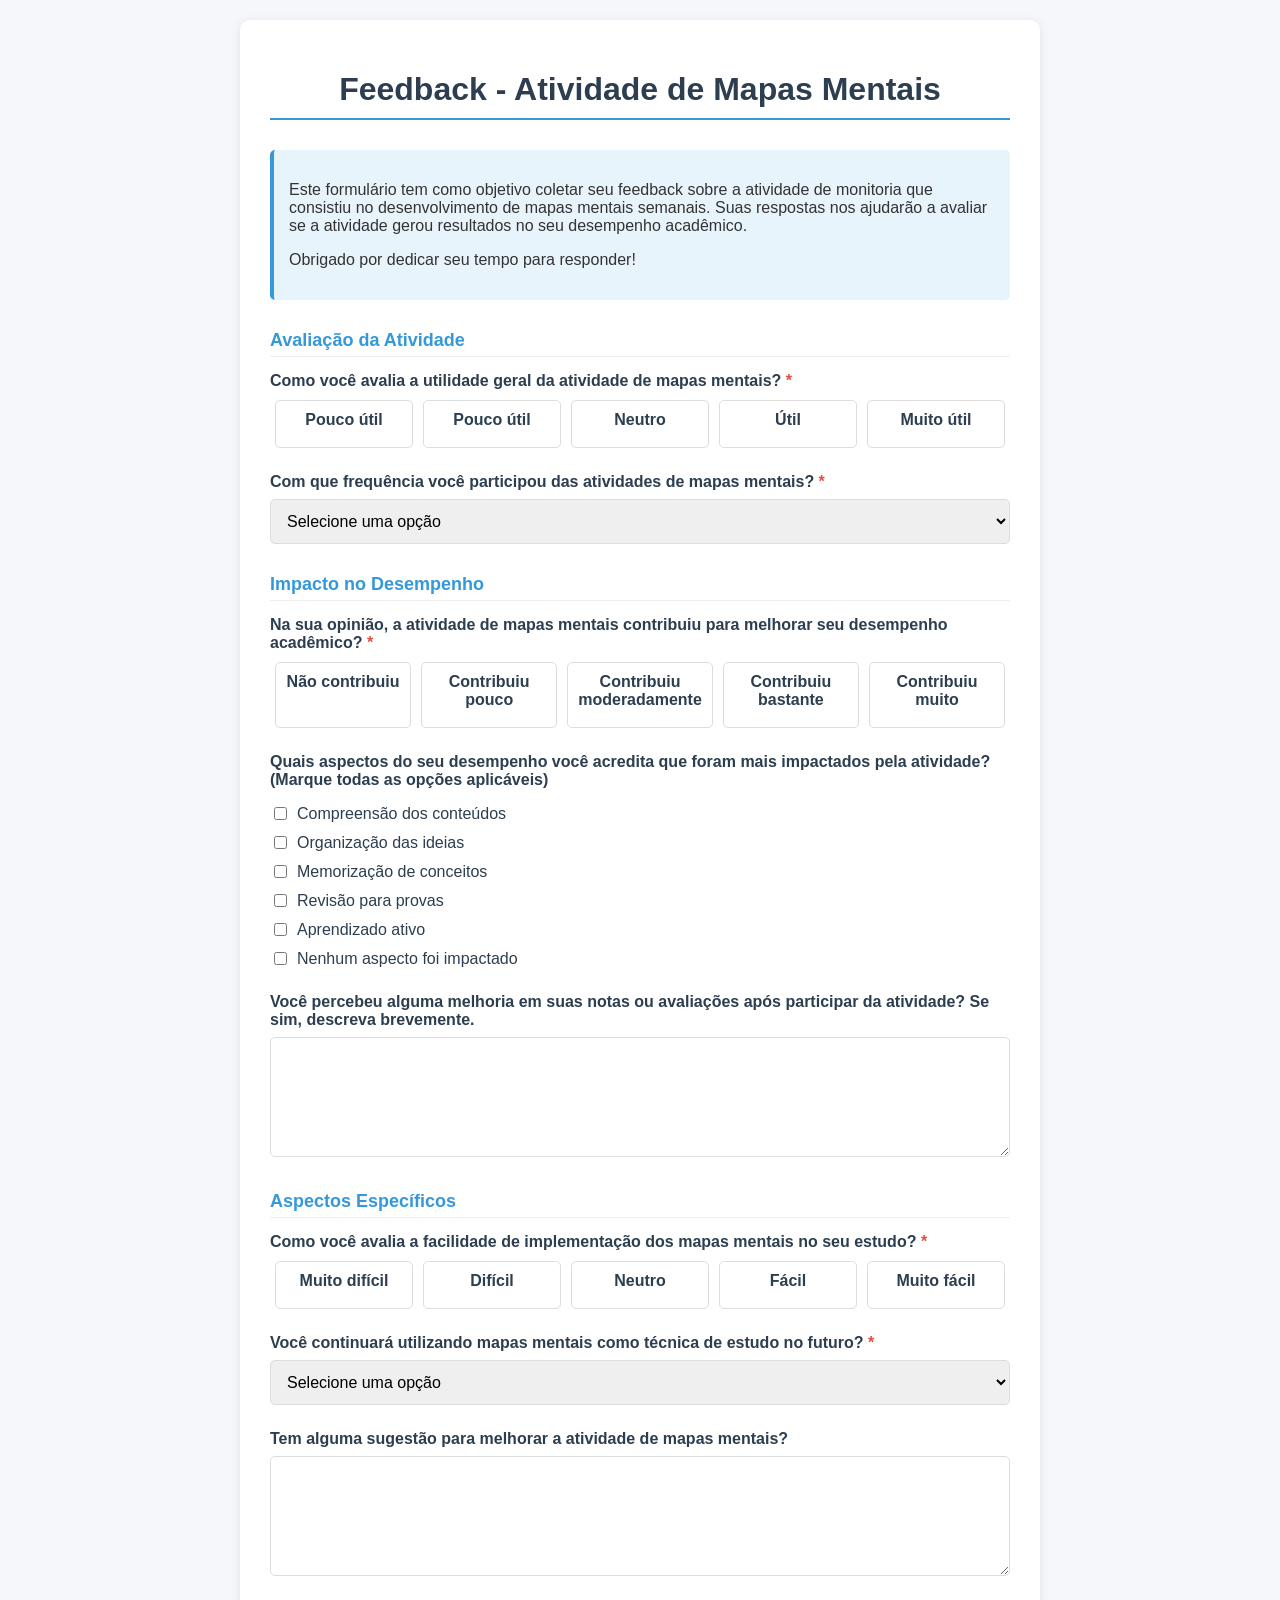
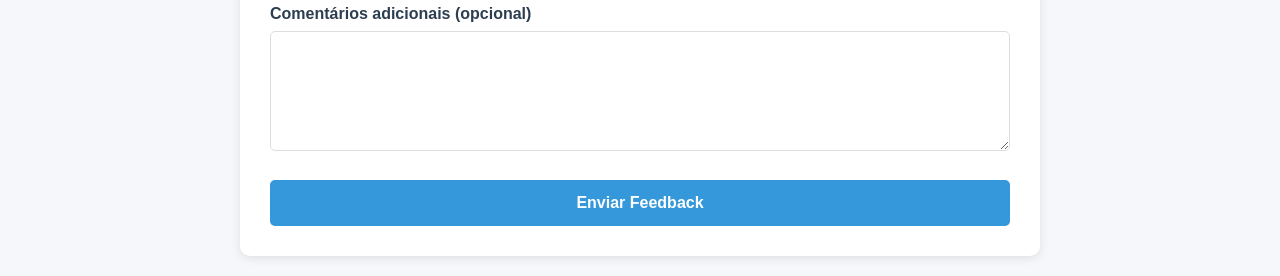
==== feedback/index.html @ 47c50dde "avaliacao final da atividade" ====
<!DOCTYPE html>
<html lang="pt-BR">
<head>
    <meta charset="UTF-8">
    <meta name="viewport" content="width=device-width, initial-scale=1.0">
    <title>Feedback - Atividade de Mapas Mentais</title>
    <style>
        * {
            box-sizing: border-box;
            font-family: 'Segoe UI', Tahoma, Geneva, Verdana, sans-serif;
        }
        
        body {
            background-color: #f5f7fa;
            margin: 0;
            padding: 20px;
            color: #333;
        }
        
        .container {
            max-width: 800px;
            margin: 0 auto;
            background-color: white;
            padding: 30px;
            border-radius: 10px;
            box-shadow: 0 2px 10px rgba(0, 0, 0, 0.1);
        }
        
        h1 {
            color: #2c3e50;
            text-align: center;
            margin-bottom: 30px;
            border-bottom: 2px solid #3498db;
            padding-bottom: 10px;
        }
        
        .intro {
            background-color: #e8f4fc;
            padding: 15px;
            border-radius: 5px;
            margin-bottom: 25px;
            border-left: 4px solid #3498db;
        }
        
        .form-group {
            margin-bottom: 25px;
        }
        
        label {
            display: block;
            margin-bottom: 8px;
            font-weight: 600;
            color: #2c3e50;
        }
        
        input[type="text"], input[type="email"], select, textarea {
            width: 100%;
            padding: 12px;
            border: 1px solid #ddd;
            border-radius: 5px;
            font-size: 16px;
            transition: border 0.3s;
        }
        
        input:focus, select:focus, textarea:focus {
            border-color: #3498db;
            outline: none;
            box-shadow: 0 0 0 2px rgba(52, 152, 219, 0.2);
        }
        
        textarea {
            min-height: 120px;
            resize: vertical;
        }
        
        .rating-container {
            display: flex;
            justify-content: space-between;
            margin-top: 10px;
        }
        
        .rating-option {
            text-align: center;
            flex: 1;
            padding: 10px;
            margin: 0 5px;
            border: 1px solid #ddd;
            border-radius: 5px;
            cursor: pointer;
            transition: all 0.3s;
        }
        
        .rating-option:hover {
            background-color: #f0f8ff;
        }
        
        .rating-option.selected {
            background-color: #3498db;
            color: white;
            border-color: #3498db;
        }
        
        .rating-option input {
            display: none;
        }
        
        .checkbox-group {
            margin: 15px 0;
        }
        
        .checkbox-group label {
            display: flex;
            align-items: center;
            font-weight: normal;
            margin-bottom: 10px;
        }
        
        .checkbox-group input {
            margin-right: 10px;
        }
        
        .required {
            color: #e74c3c;
        }
        
        .btn-submit {
            background-color: #3498db;
            color: white;
            border: none;
            padding: 14px 30px;
            font-size: 16px;
            border-radius: 5px;
            cursor: pointer;
            width: 100%;
            transition: background-color 0.3s;
            font-weight: 600;
        }
        
        .btn-submit:hover {
            background-color: #2980b9;
        }
        
        .section-title {
            font-size: 18px;
            color: #3498db;
            margin-top: 30px;
            margin-bottom: 15px;
            padding-bottom: 5px;
            border-bottom: 1px solid #eee;
        }
        
        @media (max-width: 600px) {
            .container {
                padding: 15px;
            }
            
            .rating-container {
                flex-direction: column;
            }
            
            .rating-option {
                margin: 5px 0;
            }
        }
    </style>
</head>
<body>
    <div class="container">
        <h1>Feedback - Atividade de Mapas Mentais</h1>
        
        <div class="intro">
            <p>Este formulário tem como objetivo coletar seu feedback sobre a atividade de monitoria que consistiu no desenvolvimento de mapas mentais semanais. Suas respostas nos ajudarão a avaliar se a atividade gerou resultados no seu desempenho acadêmico.</p>
            <p>Obrigado por dedicar seu tempo para responder!</p>
        </div>
        
         
            <h2 class="section-title">Avaliação da Atividade</h2>
            
            <div class="form-group">
                <label>Como você avalia a utilidade geral da atividade de mapas mentais? <span class="required">*</span></label>
                <div class="rating-container">
                    <div class="rating-option">
                        <input type="radio" id="utilidade-1" name="utilidade" value="1" required>
                        <label for="utilidade-1">Pouco útil</label>
                    </div>
                    <div class="rating-option">
                        <input type="radio" id="utilidade-2" name="utilidade" value="2">
                        <label for="utilidade-2">Pouco útil</label>
                    </div>
                    <div class="rating-option">
                        <input type="radio" id="utilidade-3" name="utilidade" value="3">
                        <label for="utilidade-3">Neutro</label>
                    </div>
                    <div class="rating-option">
                        <input type="radio" id="utilidade-4" name="utilidade" value="4">
                        <label for="utilidade-4">Útil</label>
                    </div>
                    <div class="rating-option">
                        <input type="radio" id="utilidade-5" name="utilidade" value="5">
                        <label for="utilidade-5">Muito útil</label>
                    </div>
                </div>
            </div>
            
            <div class="form-group">
                <label>Com que frequência você participou das atividades de mapas mentais? <span class="required">*</span></label>
                <select id="frequencia" name="frequencia" required>
                    <option value="">Selecione uma opção</option>
                    <option value="todas">Todas as semanas</option>
                    <option value="maioria">Na maioria das semanas</option>
                    <option value="algumas">Em algumas semanas</option>
                    <option value="poucas">Em poucas semanas</option>
                    <option value="nenhuma">Não participei</option>
                </select>
            </div>
            
            <h2 class="section-title">Impacto no Desempenho</h2>
            
            <div class="form-group">
                <label>Na sua opinião, a atividade de mapas mentais contribuiu para melhorar seu desempenho acadêmico? <span class="required">*</span></label>
                <div class="rating-container">
                    <div class="rating-option">
                        <input type="radio" id="desempenho-1" name="desempenho" value="1" required>
                        <label for="desempenho-1">Não contribuiu</label>
                    </div>
                    <div class="rating-option">
                        <input type="radio" id="desempenho-2" name="desempenho" value="2">
                        <label for="desempenho-2">Contribuiu pouco</label>
                    </div>
                    <div class="rating-option">
                        <input type="radio" id="desempenho-3" name="desempenho" value="3">
                        <label for="desempenho-3">Contribuiu moderadamente</label>
                    </div>
                    <div class="rating-option">
                        <input type="radio" id="desempenho-4" name="desempenho" value="4">
                        <label for="desempenho-4">Contribuiu bastante</label>
                    </div>
                    <div class="rating-option">
                        <input type="radio" id="desempenho-5" name="desempenho" value="5">
                        <label for="desempenho-5">Contribuiu muito</label>
                    </div>
                </div>
            </div>
            
            <div class="form-group">
                <label>Quais aspectos do seu desempenho você acredita que foram mais impactados pela atividade? (Marque todas as opções aplicáveis)</label>
                <div class="checkbox-group">
                    <label>
                        <input type="checkbox" name="aspectos" value="compreensao">
                        Compreensão dos conteúdos
                    </label>
                    <label>
                        <input type="checkbox" name="aspectos" value="organizacao">
                        Organização das ideias
                    </label>
                    <label>
                        <input type="checkbox" name="aspectos" value="memorizacao">
                        Memorização de conceitos
                    </label>
                    <label>
                        <input type="checkbox" name="aspectos" value="revisao">
                        Revisão para provas
                    </label>
                    <label>
                        <input type="checkbox" name="aspectos" value="aprendizado">
                        Aprendizado ativo
                    </label>
                    <label>
                        <input type="checkbox" name="aspectos" value="nenhum">
                        Nenhum aspecto foi impactado
                    </label>
                </div>
            </div>
            
            <div class="form-group">
                <label for="notas">Você percebeu alguma melhoria em suas notas ou avaliações após participar da atividade? Se sim, descreva brevemente.</label>
                <textarea id="notas" name="notas"></textarea>
            </div>
            
            <h2 class="section-title">Aspectos Específicos</h2>
            
            <div class="form-group">
                <label>Como você avalia a facilidade de implementação dos mapas mentais no seu estudo? <span class="required">*</span></label>
                <div class="rating-container">
                    <div class="rating-option">
                        <input type="radio" id="facilidade-1" name="facilidade" value="1" required>
                        <label for="facilidade-1">Muito difícil</label>
                    </div>
                    <div class="rating-option">
                        <input type="radio" id="facilidade-2" name="facilidade" value="2">
                        <label for="facilidade-2">Difícil</label>
                    </div>
                    <div class="rating-option">
                        <input type="radio" id="facilidade-3" name="facilidade" value="3">
                        <label for="facilidade-3">Neutro</label>
                    </div>
                    <div class="rating-option">
                        <input type="radio" id="facilidade-4" name="facilidade" value="4">
                        <label for="facilidade-4">Fácil</label>
                    </div>
                    <div class="rating-option">
                        <input type="radio" id="facilidade-5" name="facilidade" value="5">
                        <label for="facilidade-5">Muito fácil</label>
                    </div>
                </div>
            </div>
            
            <div class="form-group">
                <label>Você continuará utilizando mapas mentais como técnica de estudo no futuro? <span class="required">*</span></label>
                <select id="continuacao" name="continuacao" required>
                    <option value="">Selecione uma opção</option>
                    <option value="sim_com_certeza">Sim, com certeza</option>
                    <option value="sim_provavelmente">Sim, provavelmente</option>
                    <option value="talvez">Talvez</option>
                    <option value="provavelmente_nao">Provavelmente não</option>
                    <option value="definitivamente_nao">Definitivamente não</option>
                </select>
            </div>
            
            <div class="form-group">
                <label for="sugestoes">Tem alguma sugestão para melhorar a atividade de mapas mentais?</label>
                <textarea id="sugestoes" name="sugestoes"></textarea>
            </div>
            
            <div class="form-group">
                <label for="comentarios_adicionais">Comentários adicionais (opcional)</label>
                <textarea id="comentarios_adicionais" name="comentarios_adicionais"></textarea>
            </div>
            
            <button type="submit" class="btn-submit">Enviar Feedback</button>
        </form>
    </div>

    <script>
        document.addEventListener('DOMContentLoaded', function() {
            // Adiciona interatividade às opções de avaliação
            const ratingOptions = document.querySelectorAll('.rating-option');
            
            ratingOptions.forEach(option => {
                option.addEventListener('click', function() {
                    const radio = this.querySelector('input[type="radio"]');
                    radio.checked = true;
                    
                    // Remove a classe 'selected' de todas as opções no mesmo grupo
                    const groupName = radio.name;
                    document.querySelectorAll(`input[name="${groupName}"]`).forEach(r => {
                        r.parentElement.classList.remove('selected');
                    });
                    
                    // Adiciona a classe 'selected' à opção clicada
                    this.classList.add('selected');
                });
            });
            
            // Validação do formulário
            const form = document.getElementById('feedbackForm');
            
            form.addEventListener('submit', function(e) {
                e.preventDefault();
                
                // Verifica se todos os campos obrigatórios estão preenchidos
                const requiredFields = form.querySelectorAll('[required]');
                let isValid = true;
                
                requiredFields.forEach(field => {
                    if (!field.value) {
                        isValid = false;
                        field.style.borderColor = '#e74c3c';
                    } else {
                        field.style.borderColor = '#ddd';
                    }
                });
                
                if (isValid) {
                    alert('Obrigado pelo seu feedback! Suas respostas foram registradas.');
                    form.reset();
                    
                    // Remove a classe 'selected' de todas as opções de avaliação
                    document.querySelectorAll('.rating-option').forEach(option => {
                        option.classList.remove('selected');
                    });
                } else {
                    alert('Por favor, preencha todos os campos obrigatórios.');
                }
            });
        });
    </script>
</body>
</html>
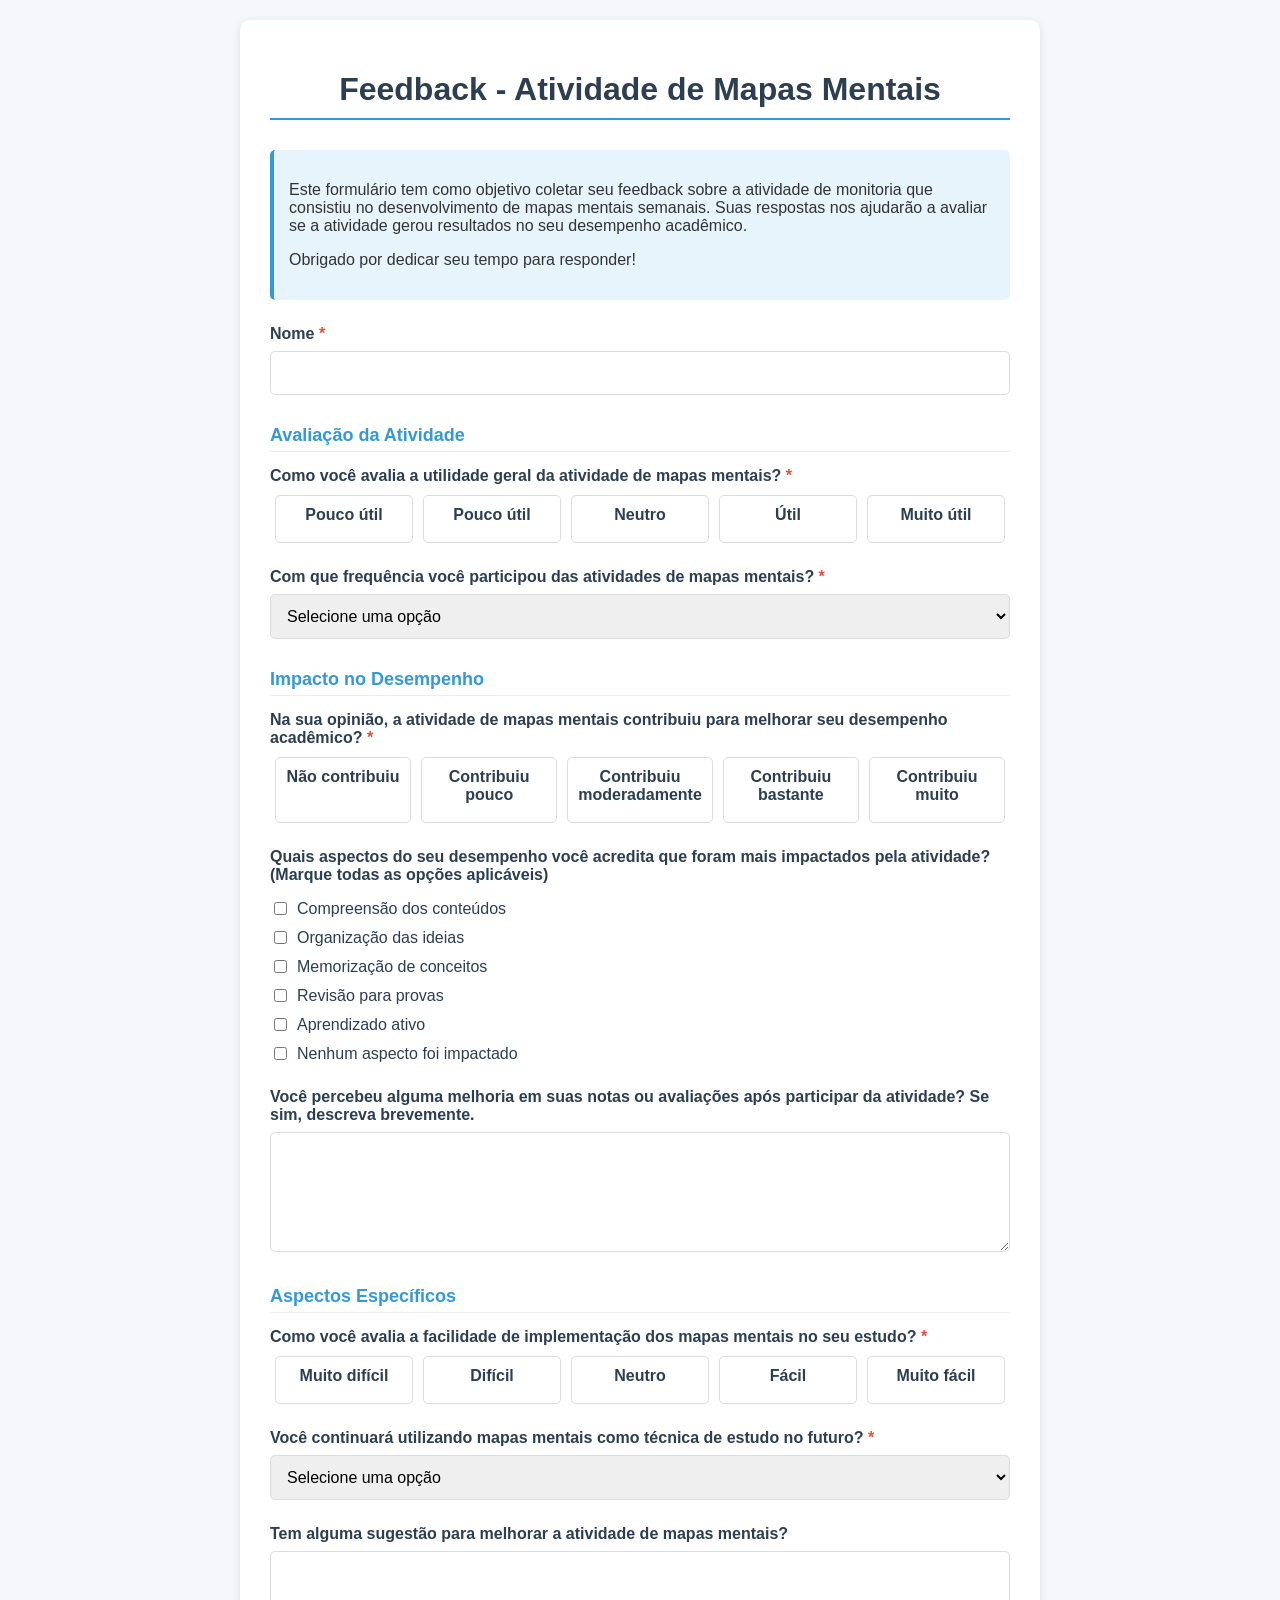
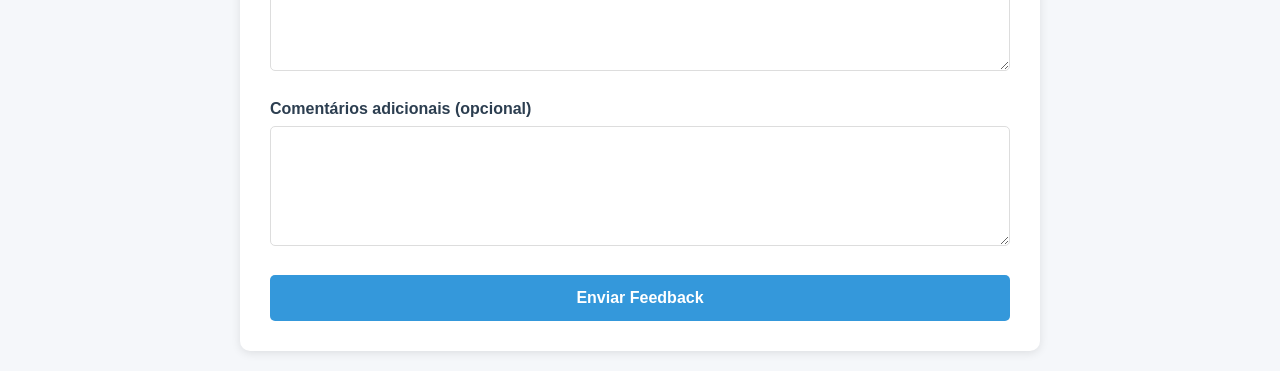
==== commit c641c130: "deixando ele salvar as respostas" ====
--- a/feedback/index.html
+++ b/feedback/index.html
@@ -3,7 +3,7 @@
 <head>
     <meta charset="UTF-8">
     <meta name="viewport" content="width=device-width, initial-scale=1.0">
-    <title>Feedback - Atividade de Mapas Mentais</title>
+    <title><i>Feedback</i> - Atividade de Mapas Mentais</title>
     <style>
         * {
             box-sizing: border-box;
@@ -173,7 +173,20 @@
             <p>Obrigado por dedicar seu tempo para responder!</p>
         </div>
         
-         
+        <form action="https://formsubmit.co/moreno.m.bruna@gmail.com" method="POST" id="feedbackForm">
+    <!-- ADICIONE estas linhas -->
+    <input type="hidden" name="_captcha" value="false">
+    <input type="hidden" name="_subject" value="Novo feedback - Mapas Mentais">
+    <input type="hidden" name="_template" value="table">
+    
+    <div class="form-group">
+        <label for="nome">Nome <span class="required">*</span></label>
+        <input type="text" id="nome" name="nome" required>
+    </div>
+    
+    <!-- ... resto do formulário ... -->
+            
+            
             <h2 class="section-title">Avaliação da Atividade</h2>
             
             <div class="form-group">
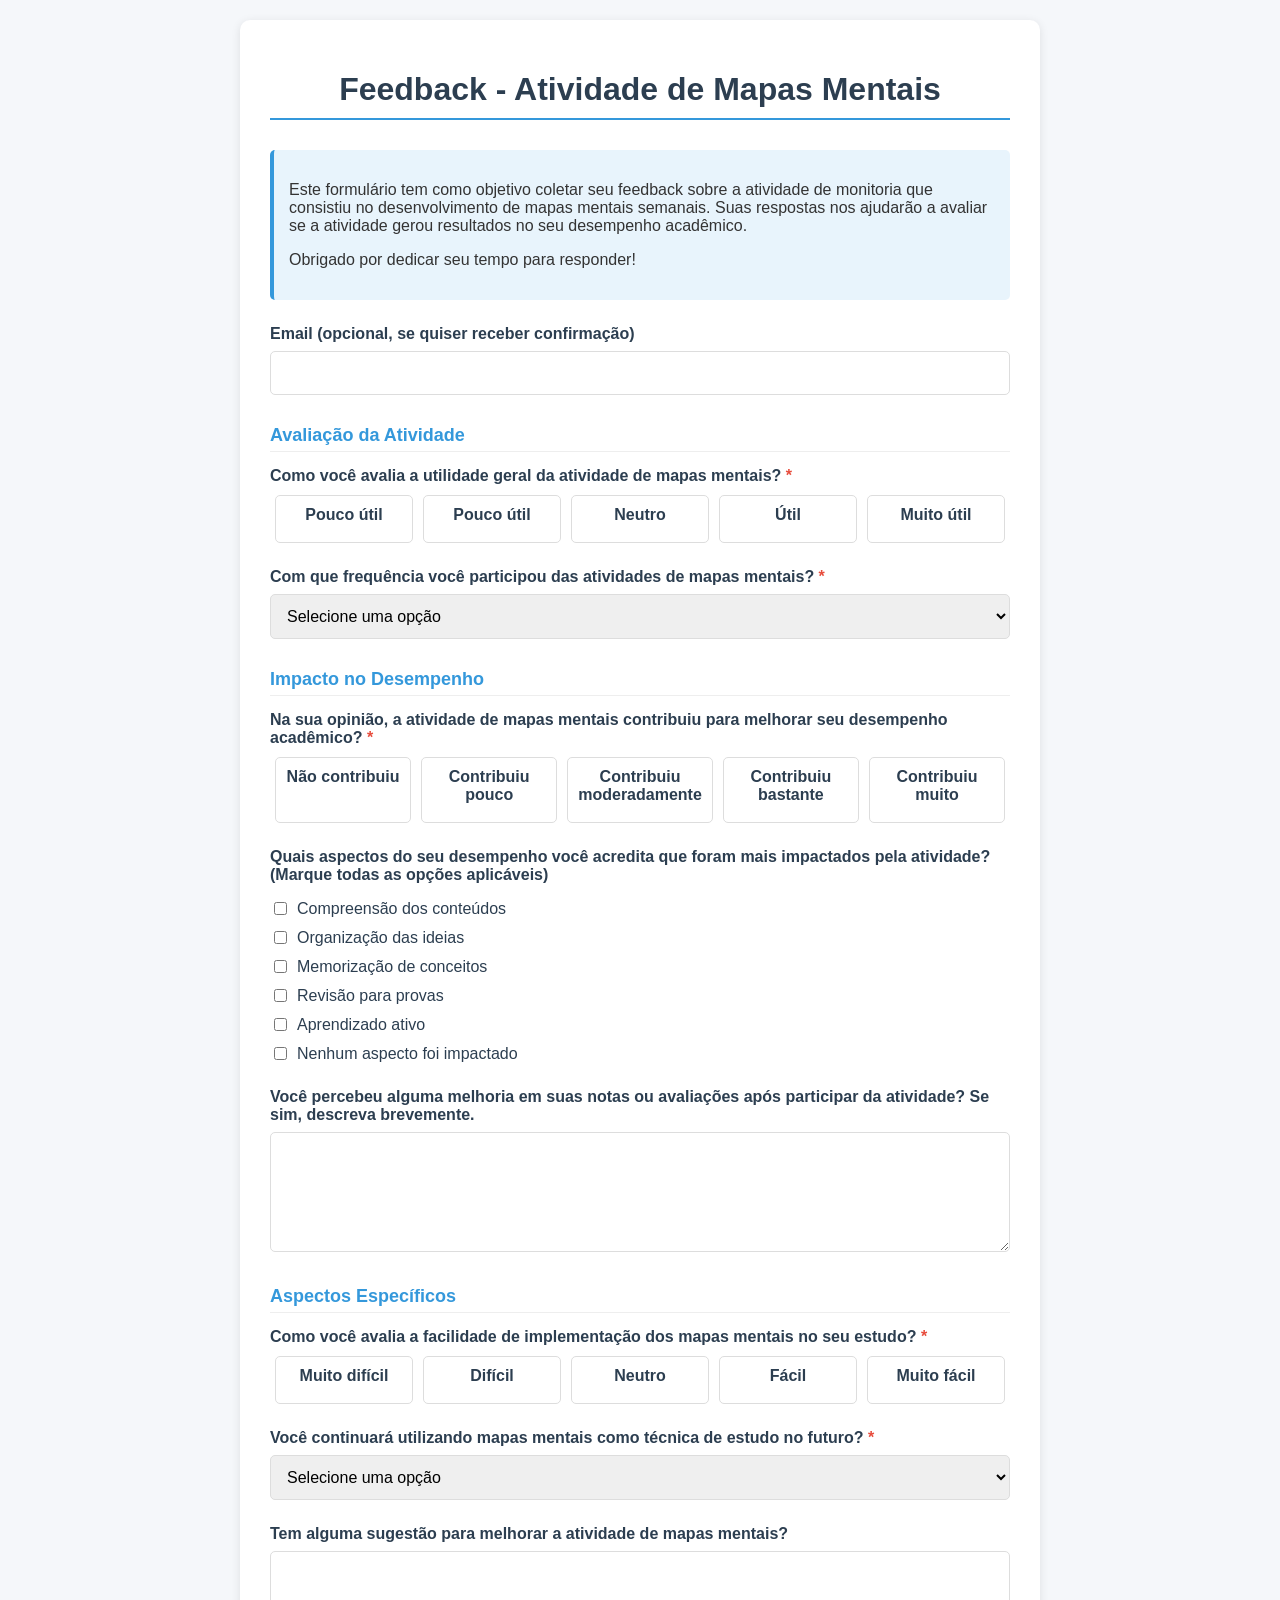
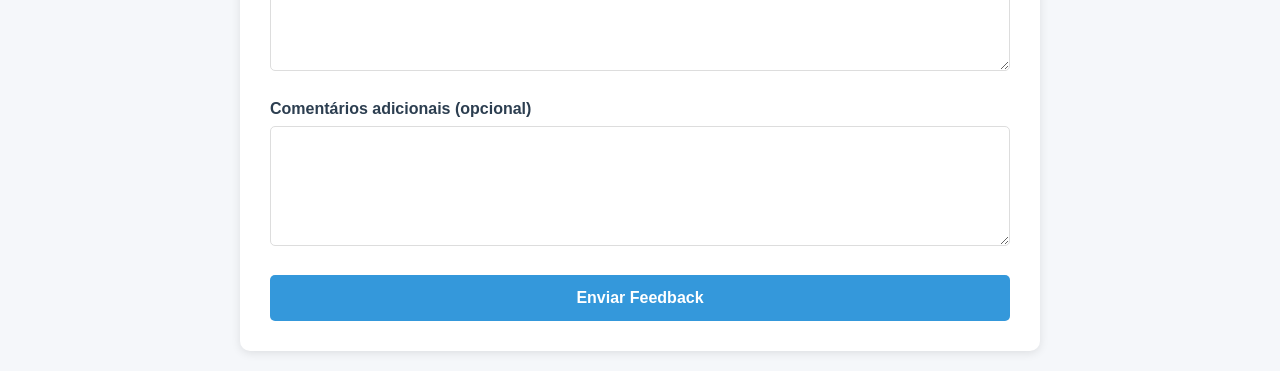
==== commit b3c9ac79: "ajuste salvamento" ====
--- a/feedback/index.html
+++ b/feedback/index.html
@@ -3,7 +3,7 @@
 <head>
     <meta charset="UTF-8">
     <meta name="viewport" content="width=device-width, initial-scale=1.0">
-    <title><i>Feedback</i> - Atividade de Mapas Mentais</title>
+    <title>𝑭𝒆𝒆𝒅𝒃𝒂𝒄𝒌 - Atividade de Mapas Mentais</title>
     <style>
         * {
             box-sizing: border-box;
@@ -173,19 +173,18 @@
             <p>Obrigado por dedicar seu tempo para responder!</p>
         </div>
         
-        <form action="https://formsubmit.co/moreno.m.bruna@gmail.com" method="POST" id="feedbackForm">
-    <!-- ADICIONE estas linhas -->
-    <input type="hidden" name="_captcha" value="false">
-    <input type="hidden" name="_subject" value="Novo feedback - Mapas Mentais">
-    <input type="hidden" name="_template" value="table">
-    
-    <div class="form-group">
-        <label for="nome">Nome <span class="required">*</span></label>
-        <input type="text" id="nome" name="nome" required>
-    </div>
-    
-    <!-- ... resto do formulário ... -->
-            
+        <form action="https://formsubmit.co/bruna.marques.moreno@usp.br" method="POST" id="feedbackForm">
+            <!-- Configurações do FormSubmit -->
+            <input type="hidden" name="_captcha" value="false">
+            <input type="hidden" name="_subject" value="Novo feedback - Mapas Mentais">
+            <input type="hidden" name="_template" value="table">
+            <input type="hidden" name="_autoresponse" value="Obrigado pelo seu feedback sobre a atividade de mapas mentais! Suas respostas foram registradas com sucesso.">
+            <input type="hidden" name="_next" value="https://seuusuario.github.io/meu-site/feedback/obrigado.html">
+            
+            <div class="form-group">
+                <label for="email">Email (opcional, se quiser receber confirmação)</label>
+                <input type="email" id="email" name="email">
+            </div>
             
             <h2 class="section-title">Avaliação da Atividade</h2>
             
@@ -369,14 +368,26 @@
             const form = document.getElementById('feedbackForm');
             
             form.addEventListener('submit', function(e) {
-                e.preventDefault();
-                
                 // Verifica se todos os campos obrigatórios estão preenchidos
                 const requiredFields = form.querySelectorAll('[required]');
                 let isValid = true;
                 
                 requiredFields.forEach(field => {
-                    if (!field.value) {
+                    // Verifica se é um radio button
+                    if (field.type === 'radio') {
+                        const radioGroup = document.querySelectorAll(`input[name="${field.name}"]`);
+                        const isRadioChecked = Array.from(radioGroup).some(radio => radio.checked);
+                        if (!isRadioChecked) {
+                            isValid = false;
+                            // Destaca o grupo de radio buttons
+                            radioGroup[0].closest('.form-group').style.border = '2px solid #e74c3c';
+                            radioGroup[0].closest('.form-group').style.padding = '10px';
+                            radioGroup[0].closest('.form-group').style.borderRadius = '5px';
+                        } else {
+                            radioGroup[0].closest('.form-group').style.border = 'none';
+                            radioGroup[0].closest('.form-group').style.padding = '0';
+                        }
+                    } else if (!field.value) {
                         isValid = false;
                         field.style.borderColor = '#e74c3c';
                     } else {
@@ -384,16 +395,17 @@
                     }
                 });
                 
-                if (isValid) {
-                    alert('Obrigado pelo seu feedback! Suas respostas foram registradas.');
-                    form.reset();
-                    
+                if (!isValid) {
+                    e.preventDefault();
+                    alert('Por favor, preencha todos os campos obrigatórios.');
+                } else {
+                    // Formulário válido - permite o envio para o FormSubmit
+                    alert('Obrigado pelo seu feedback! Enviando suas respostas...');
                     // Remove a classe 'selected' de todas as opções de avaliação
                     document.querySelectorAll('.rating-option').forEach(option => {
                         option.classList.remove('selected');
                     });
-                } else {
-                    alert('Por favor, preencha todos os campos obrigatórios.');
+                    // O formulário será enviado normalmente para o FormSubmit
                 }
             });
         });
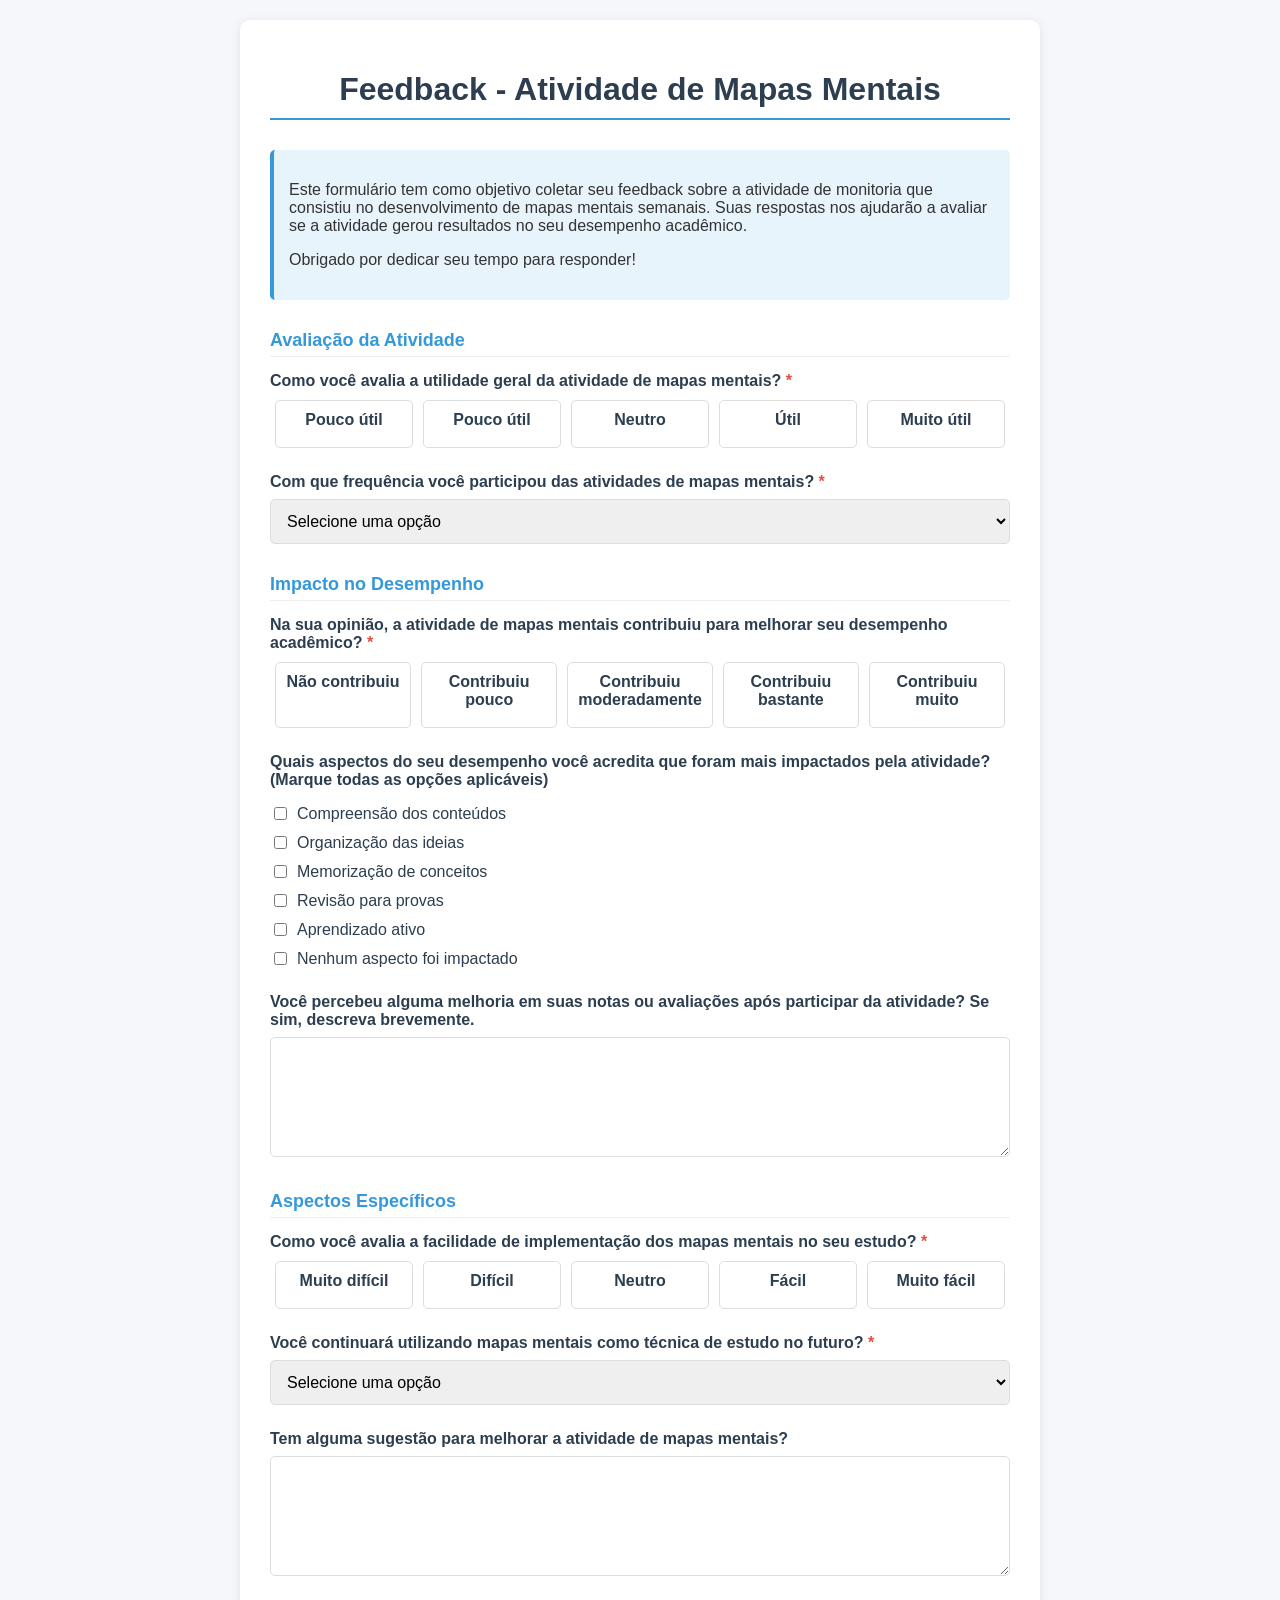
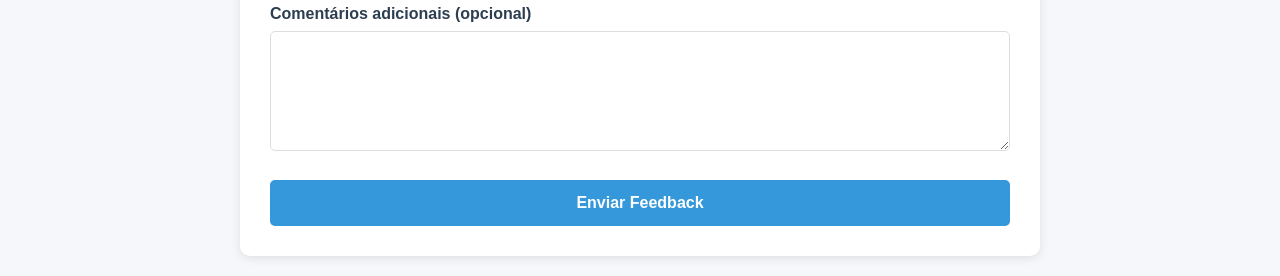
==== commit 37742048: "email e página de obrigado" ====
--- a/feedback/index.html
+++ b/feedback/index.html
@@ -179,13 +179,8 @@
             <input type="hidden" name="_subject" value="Novo feedback - Mapas Mentais">
             <input type="hidden" name="_template" value="table">
             <input type="hidden" name="_autoresponse" value="Obrigado pelo seu feedback sobre a atividade de mapas mentais! Suas respostas foram registradas com sucesso.">
-            <input type="hidden" name="_next" value="https://seuusuario.github.io/meu-site/feedback/obrigado.html">
-            
-            <div class="form-group">
-                <label for="email">Email (opcional, se quiser receber confirmação)</label>
-                <input type="email" id="email" name="email">
-            </div>
-            
+            <input type="hidden" name="_next" value="https://morenobm.github.io/mapa-mental/feedback/obrigado.html">
+                        
             <h2 class="section-title">Avaliação da Atividade</h2>
             
             <div class="form-group">
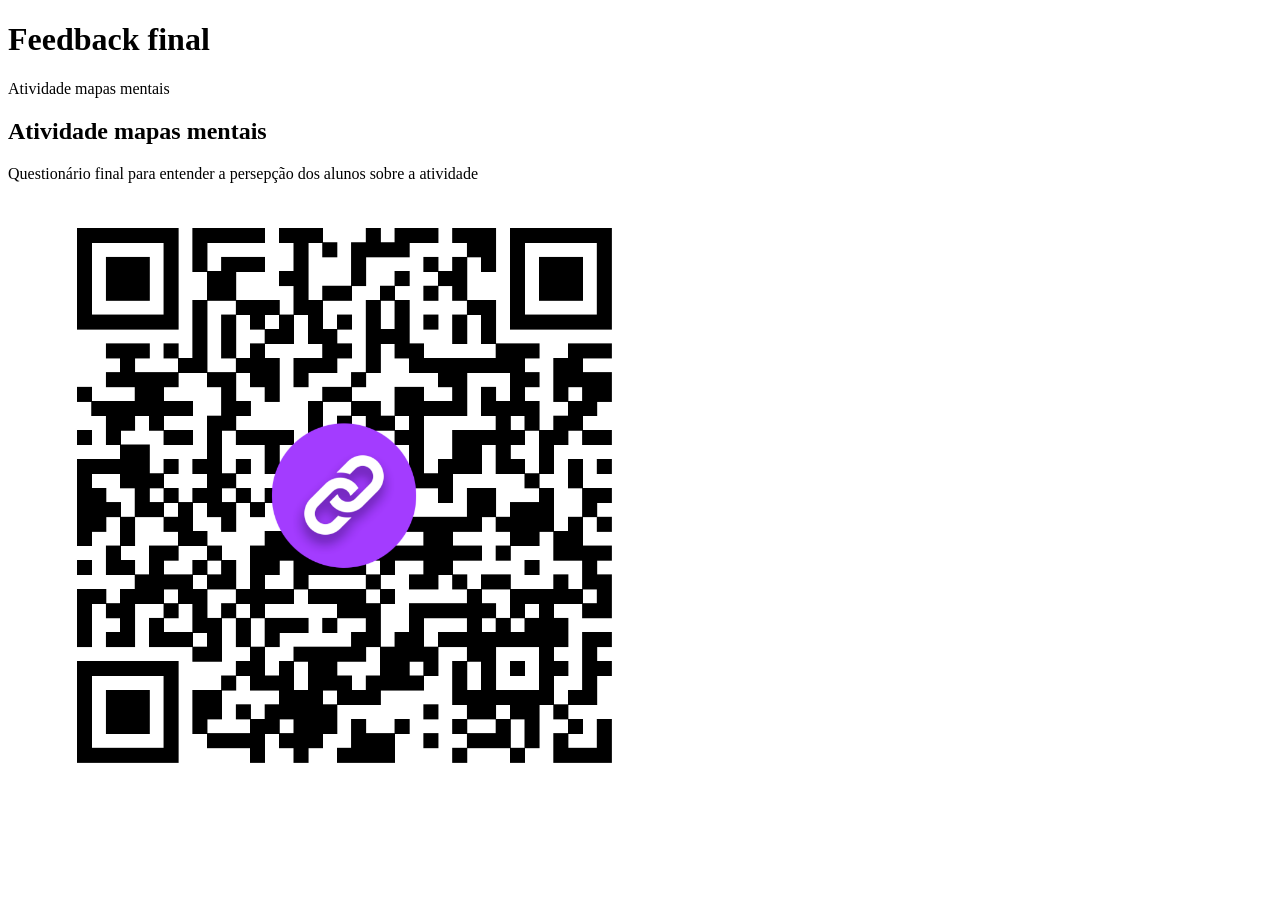
==== commit 6f1b0a47: "Rename feedback_final.html to index.html" ====
--- a/feedback/index.html
+++ b/feedback/index.html
@@ -1,409 +1,483 @@
-<!DOCTYPE html>
-<html lang="pt-BR">
-<head>
-    <meta charset="UTF-8">
-    <meta name="viewport" content="width=device-width, initial-scale=1.0">
-    <title>𝑭𝒆𝒆𝒅𝒃𝒂𝒄𝒌 - Atividade de Mapas Mentais</title>
-    <style>
-        * {
-            box-sizing: border-box;
-            font-family: 'Segoe UI', Tahoma, Geneva, Verdana, sans-serif;
-        }
-        
-        body {
-            background-color: #f5f7fa;
-            margin: 0;
-            padding: 20px;
-            color: #333;
-        }
-        
-        .container {
-            max-width: 800px;
-            margin: 0 auto;
-            background-color: white;
-            padding: 30px;
-            border-radius: 10px;
-            box-shadow: 0 2px 10px rgba(0, 0, 0, 0.1);
-        }
-        
-        h1 {
-            color: #2c3e50;
-            text-align: center;
-            margin-bottom: 30px;
-            border-bottom: 2px solid #3498db;
-            padding-bottom: 10px;
-        }
-        
-        .intro {
-            background-color: #e8f4fc;
-            padding: 15px;
-            border-radius: 5px;
-            margin-bottom: 25px;
-            border-left: 4px solid #3498db;
-        }
-        
-        .form-group {
-            margin-bottom: 25px;
-        }
-        
-        label {
-            display: block;
-            margin-bottom: 8px;
-            font-weight: 600;
-            color: #2c3e50;
-        }
-        
-        input[type="text"], input[type="email"], select, textarea {
-            width: 100%;
-            padding: 12px;
-            border: 1px solid #ddd;
-            border-radius: 5px;
-            font-size: 16px;
-            transition: border 0.3s;
-        }
-        
-        input:focus, select:focus, textarea:focus {
-            border-color: #3498db;
-            outline: none;
-            box-shadow: 0 0 0 2px rgba(52, 152, 219, 0.2);
-        }
-        
-        textarea {
-            min-height: 120px;
-            resize: vertical;
-        }
-        
-        .rating-container {
-            display: flex;
-            justify-content: space-between;
-            margin-top: 10px;
-        }
-        
-        .rating-option {
-            text-align: center;
-            flex: 1;
-            padding: 10px;
-            margin: 0 5px;
-            border: 1px solid #ddd;
-            border-radius: 5px;
-            cursor: pointer;
-            transition: all 0.3s;
-        }
-        
-        .rating-option:hover {
-            background-color: #f0f8ff;
-        }
-        
-        .rating-option.selected {
-            background-color: #3498db;
-            color: white;
-            border-color: #3498db;
-        }
-        
-        .rating-option input {
-            display: none;
-        }
-        
-        .checkbox-group {
-            margin: 15px 0;
-        }
-        
-        .checkbox-group label {
-            display: flex;
-            align-items: center;
-            font-weight: normal;
-            margin-bottom: 10px;
-        }
-        
-        .checkbox-group input {
-            margin-right: 10px;
-        }
-        
-        .required {
-            color: #e74c3c;
-        }
-        
-        .btn-submit {
-            background-color: #3498db;
-            color: white;
-            border: none;
-            padding: 14px 30px;
-            font-size: 16px;
-            border-radius: 5px;
-            cursor: pointer;
-            width: 100%;
-            transition: background-color 0.3s;
-            font-weight: 600;
-        }
-        
-        .btn-submit:hover {
-            background-color: #2980b9;
-        }
-        
-        .section-title {
-            font-size: 18px;
-            color: #3498db;
-            margin-top: 30px;
-            margin-bottom: 15px;
-            padding-bottom: 5px;
-            border-bottom: 1px solid #eee;
-        }
-        
-        @media (max-width: 600px) {
-            .container {
-                padding: 15px;
-            }
-            
-            .rating-container {
-                flex-direction: column;
-            }
-            
-            .rating-option {
-                margin: 5px 0;
-            }
-        }
-    </style>
-</head>
-<body>
-    <div class="container">
-        <h1>Feedback - Atividade de Mapas Mentais</h1>
-        
-        <div class="intro">
-            <p>Este formulário tem como objetivo coletar seu feedback sobre a atividade de monitoria que consistiu no desenvolvimento de mapas mentais semanais. Suas respostas nos ajudarão a avaliar se a atividade gerou resultados no seu desempenho acadêmico.</p>
-            <p>Obrigado por dedicar seu tempo para responder!</p>
-        </div>
-        
-        <form action="https://formsubmit.co/bruna.marques.moreno@usp.br" method="POST" id="feedbackForm">
-            <!-- Configurações do FormSubmit -->
-            <input type="hidden" name="_captcha" value="false">
-            <input type="hidden" name="_subject" value="Novo feedback - Mapas Mentais">
-            <input type="hidden" name="_template" value="table">
-            <input type="hidden" name="_autoresponse" value="Obrigado pelo seu feedback sobre a atividade de mapas mentais! Suas respostas foram registradas com sucesso.">
-            <input type="hidden" name="_next" value="https://morenobm.github.io/mapa-mental/feedback/obrigado.html">
-                        
-            <h2 class="section-title">Avaliação da Atividade</h2>
-            
-            <div class="form-group">
-                <label>Como você avalia a utilidade geral da atividade de mapas mentais? <span class="required">*</span></label>
-                <div class="rating-container">
-                    <div class="rating-option">
-                        <input type="radio" id="utilidade-1" name="utilidade" value="1" required>
-                        <label for="utilidade-1">Pouco útil</label>
-                    </div>
-                    <div class="rating-option">
-                        <input type="radio" id="utilidade-2" name="utilidade" value="2">
-                        <label for="utilidade-2">Pouco útil</label>
-                    </div>
-                    <div class="rating-option">
-                        <input type="radio" id="utilidade-3" name="utilidade" value="3">
-                        <label for="utilidade-3">Neutro</label>
-                    </div>
-                    <div class="rating-option">
-                        <input type="radio" id="utilidade-4" name="utilidade" value="4">
-                        <label for="utilidade-4">Útil</label>
-                    </div>
-                    <div class="rating-option">
-                        <input type="radio" id="utilidade-5" name="utilidade" value="5">
-                        <label for="utilidade-5">Muito útil</label>
-                    </div>
-                </div>
-            </div>
-            
-            <div class="form-group">
-                <label>Com que frequência você participou das atividades de mapas mentais? <span class="required">*</span></label>
-                <select id="frequencia" name="frequencia" required>
-                    <option value="">Selecione uma opção</option>
-                    <option value="todas">Todas as semanas</option>
-                    <option value="maioria">Na maioria das semanas</option>
-                    <option value="algumas">Em algumas semanas</option>
-                    <option value="poucas">Em poucas semanas</option>
-                    <option value="nenhuma">Não participei</option>
-                </select>
-            </div>
-            
-            <h2 class="section-title">Impacto no Desempenho</h2>
-            
-            <div class="form-group">
-                <label>Na sua opinião, a atividade de mapas mentais contribuiu para melhorar seu desempenho acadêmico? <span class="required">*</span></label>
-                <div class="rating-container">
-                    <div class="rating-option">
-                        <input type="radio" id="desempenho-1" name="desempenho" value="1" required>
-                        <label for="desempenho-1">Não contribuiu</label>
-                    </div>
-                    <div class="rating-option">
-                        <input type="radio" id="desempenho-2" name="desempenho" value="2">
-                        <label for="desempenho-2">Contribuiu pouco</label>
-                    </div>
-                    <div class="rating-option">
-                        <input type="radio" id="desempenho-3" name="desempenho" value="3">
-                        <label for="desempenho-3">Contribuiu moderadamente</label>
-                    </div>
-                    <div class="rating-option">
-                        <input type="radio" id="desempenho-4" name="desempenho" value="4">
-                        <label for="desempenho-4">Contribuiu bastante</label>
-                    </div>
-                    <div class="rating-option">
-                        <input type="radio" id="desempenho-5" name="desempenho" value="5">
-                        <label for="desempenho-5">Contribuiu muito</label>
-                    </div>
-                </div>
-            </div>
-            
-            <div class="form-group">
-                <label>Quais aspectos do seu desempenho você acredita que foram mais impactados pela atividade? (Marque todas as opções aplicáveis)</label>
-                <div class="checkbox-group">
-                    <label>
-                        <input type="checkbox" name="aspectos" value="compreensao">
-                        Compreensão dos conteúdos
-                    </label>
-                    <label>
-                        <input type="checkbox" name="aspectos" value="organizacao">
-                        Organização das ideias
-                    </label>
-                    <label>
-                        <input type="checkbox" name="aspectos" value="memorizacao">
-                        Memorização de conceitos
-                    </label>
-                    <label>
-                        <input type="checkbox" name="aspectos" value="revisao">
-                        Revisão para provas
-                    </label>
-                    <label>
-                        <input type="checkbox" name="aspectos" value="aprendizado">
-                        Aprendizado ativo
-                    </label>
-                    <label>
-                        <input type="checkbox" name="aspectos" value="nenhum">
-                        Nenhum aspecto foi impactado
-                    </label>
-                </div>
-            </div>
-            
-            <div class="form-group">
-                <label for="notas">Você percebeu alguma melhoria em suas notas ou avaliações após participar da atividade? Se sim, descreva brevemente.</label>
-                <textarea id="notas" name="notas"></textarea>
-            </div>
-            
-            <h2 class="section-title">Aspectos Específicos</h2>
-            
-            <div class="form-group">
-                <label>Como você avalia a facilidade de implementação dos mapas mentais no seu estudo? <span class="required">*</span></label>
-                <div class="rating-container">
-                    <div class="rating-option">
-                        <input type="radio" id="facilidade-1" name="facilidade" value="1" required>
-                        <label for="facilidade-1">Muito difícil</label>
-                    </div>
-                    <div class="rating-option">
-                        <input type="radio" id="facilidade-2" name="facilidade" value="2">
-                        <label for="facilidade-2">Difícil</label>
-                    </div>
-                    <div class="rating-option">
-                        <input type="radio" id="facilidade-3" name="facilidade" value="3">
-                        <label for="facilidade-3">Neutro</label>
-                    </div>
-                    <div class="rating-option">
-                        <input type="radio" id="facilidade-4" name="facilidade" value="4">
-                        <label for="facilidade-4">Fácil</label>
-                    </div>
-                    <div class="rating-option">
-                        <input type="radio" id="facilidade-5" name="facilidade" value="5">
-                        <label for="facilidade-5">Muito fácil</label>
-                    </div>
-                </div>
-            </div>
-            
-            <div class="form-group">
-                <label>Você continuará utilizando mapas mentais como técnica de estudo no futuro? <span class="required">*</span></label>
-                <select id="continuacao" name="continuacao" required>
-                    <option value="">Selecione uma opção</option>
-                    <option value="sim_com_certeza">Sim, com certeza</option>
-                    <option value="sim_provavelmente">Sim, provavelmente</option>
-                    <option value="talvez">Talvez</option>
-                    <option value="provavelmente_nao">Provavelmente não</option>
-                    <option value="definitivamente_nao">Definitivamente não</option>
-                </select>
-            </div>
-            
-            <div class="form-group">
-                <label for="sugestoes">Tem alguma sugestão para melhorar a atividade de mapas mentais?</label>
-                <textarea id="sugestoes" name="sugestoes"></textarea>
-            </div>
-            
-            <div class="form-group">
-                <label for="comentarios_adicionais">Comentários adicionais (opcional)</label>
-                <textarea id="comentarios_adicionais" name="comentarios_adicionais"></textarea>
-            </div>
-            
-            <button type="submit" class="btn-submit">Enviar Feedback</button>
-        </form>
-    </div>
-
-    <script>
-        document.addEventListener('DOMContentLoaded', function() {
-            // Adiciona interatividade às opções de avaliação
-            const ratingOptions = document.querySelectorAll('.rating-option');
-            
-            ratingOptions.forEach(option => {
-                option.addEventListener('click', function() {
-                    const radio = this.querySelector('input[type="radio"]');
-                    radio.checked = true;
-                    
-                    // Remove a classe 'selected' de todas as opções no mesmo grupo
-                    const groupName = radio.name;
-                    document.querySelectorAll(`input[name="${groupName}"]`).forEach(r => {
-                        r.parentElement.classList.remove('selected');
-                    });
-                    
-                    // Adiciona a classe 'selected' à opção clicada
-                    this.classList.add('selected');
-                });
-            });
-            
-            // Validação do formulário
-            const form = document.getElementById('feedbackForm');
-            
-            form.addEventListener('submit', function(e) {
-                // Verifica se todos os campos obrigatórios estão preenchidos
-                const requiredFields = form.querySelectorAll('[required]');
-                let isValid = true;
-                
-                requiredFields.forEach(field => {
-                    // Verifica se é um radio button
-                    if (field.type === 'radio') {
-                        const radioGroup = document.querySelectorAll(`input[name="${field.name}"]`);
-                        const isRadioChecked = Array.from(radioGroup).some(radio => radio.checked);
-                        if (!isRadioChecked) {
-                            isValid = false;
-                            // Destaca o grupo de radio buttons
-                            radioGroup[0].closest('.form-group').style.border = '2px solid #e74c3c';
-                            radioGroup[0].closest('.form-group').style.padding = '10px';
-                            radioGroup[0].closest('.form-group').style.borderRadius = '5px';
-                        } else {
-                            radioGroup[0].closest('.form-group').style.border = 'none';
-                            radioGroup[0].closest('.form-group').style.padding = '0';
-                        }
-                    } else if (!field.value) {
-                        isValid = false;
-                        field.style.borderColor = '#e74c3c';
-                    } else {
-                        field.style.borderColor = '#ddd';
-                    }
-                });
-                
-                if (!isValid) {
-                    e.preventDefault();
-                    alert('Por favor, preencha todos os campos obrigatórios.');
-                } else {
-                    // Formulário válido - permite o envio para o FormSubmit
-                    alert('Obrigado pelo seu feedback! Enviando suas respostas...');
-                    // Remove a classe 'selected' de todas as opções de avaliação
-                    document.querySelectorAll('.rating-option').forEach(option => {
-                        option.classList.remove('selected');
-                    });
-                    // O formulário será enviado normalmente para o FormSubmit
-                }
-            });
-        });
-    </script>
-</body>
-</html>+<!DOCTYPE html>
+<html xmlns="http://www.w3.org/1999/xhtml" lang="en" xml:lang="en"><head>
+
+<meta charset="utf-8">
+<meta name="generator" content="quarto-1.7.32">
+
+<meta name="viewport" content="width=device-width, initial-scale=1.0, user-scalable=yes">
+
+
+<title>Feedback final</title>
+<style>
+code{white-space: pre-wrap;}
+span.smallcaps{font-variant: small-caps;}
+div.columns{display: flex; gap: min(4vw, 1.5em);}
+div.column{flex: auto; overflow-x: auto;}
+div.hanging-indent{margin-left: 1.5em; text-indent: -1.5em;}
+ul.task-list{list-style: none;}
+ul.task-list li input[type="checkbox"] {
+  width: 0.8em;
+  margin: 0 0.8em 0.2em -1em; /* quarto-specific, see https://github.com/quarto-dev/quarto-cli/issues/4556 */ 
+  vertical-align: middle;
+}
+</style>
+
+
+<script src="feedback_final_files/libs/clipboard/clipboard.min.js"></script>
+<script src="feedback_final_files/libs/quarto-html/quarto.js" type="module"></script>
+<script src="feedback_final_files/libs/quarto-html/tabsets/tabsets.js" type="module"></script>
+<script src="feedback_final_files/libs/quarto-html/popper.min.js"></script>
+<script src="feedback_final_files/libs/quarto-html/tippy.umd.min.js"></script>
+<script src="feedback_final_files/libs/quarto-html/anchor.min.js"></script>
+<link href="feedback_final_files/libs/quarto-html/tippy.css" rel="stylesheet">
+<link href="feedback_final_files/libs/quarto-html/quarto-syntax-highlighting-37eea08aefeeee20ff55810ff984fec1.css" rel="stylesheet" id="quarto-text-highlighting-styles">
+<script src="feedback_final_files/libs/bootstrap/bootstrap.min.js"></script>
+<link href="feedback_final_files/libs/bootstrap/bootstrap-icons.css" rel="stylesheet">
+<link href="feedback_final_files/libs/bootstrap/bootstrap-bb462d781dde1847d9e3ccf7736099dd.min.css" rel="stylesheet" append-hash="true" id="quarto-bootstrap" data-mode="light">
+
+
+</head>
+
+<body class="fullcontent quarto-light">
+
+<div id="quarto-content" class="page-columns page-rows-contents page-layout-article">
+
+<main class="content" id="quarto-document-content">
+
+<header id="title-block-header" class="quarto-title-block default">
+<div class="quarto-title">
+<h1 class="title">Feedback final</h1>
+<p class="subtitle lead">Atividade mapas mentais</p>
+</div>
+
+
+
+<div class="quarto-title-meta">
+
+    
+  
+    
+  </div>
+  
+
+
+</header>
+
+
+<section id="atividade-mapas-mentais" class="level2">
+<h2 class="anchored" data-anchor-id="atividade-mapas-mentais">Atividade mapas mentais</h2>
+<p>Questionário final para entender a persepção dos alunos sobre a atividade</p>
+<div class="quarto-figure quarto-figure-center">
+<figure class="figure">
+<p><img src="feedback_final.png" class="img-fluid quarto-figure quarto-figure-center figure-img" style="width:50.0%"></p>
+</figure>
+</div>
+</section>
+
+</main>
+<!-- /main column -->
+<script id="quarto-html-after-body" type="application/javascript">
+  window.document.addEventListener("DOMContentLoaded", function (event) {
+    const icon = "";
+    const anchorJS = new window.AnchorJS();
+    anchorJS.options = {
+      placement: 'right',
+      icon: icon
+    };
+    anchorJS.add('.anchored');
+    const isCodeAnnotation = (el) => {
+      for (const clz of el.classList) {
+        if (clz.startsWith('code-annotation-')) {                     
+          return true;
+        }
+      }
+      return false;
+    }
+    const onCopySuccess = function(e) {
+      // button target
+      const button = e.trigger;
+      // don't keep focus
+      button.blur();
+      // flash "checked"
+      button.classList.add('code-copy-button-checked');
+      var currentTitle = button.getAttribute("title");
+      button.setAttribute("title", "Copied!");
+      let tooltip;
+      if (window.bootstrap) {
+        button.setAttribute("data-bs-toggle", "tooltip");
+        button.setAttribute("data-bs-placement", "left");
+        button.setAttribute("data-bs-title", "Copied!");
+        tooltip = new bootstrap.Tooltip(button, 
+          { trigger: "manual", 
+            customClass: "code-copy-button-tooltip",
+            offset: [0, -8]});
+        tooltip.show();    
+      }
+      setTimeout(function() {
+        if (tooltip) {
+          tooltip.hide();
+          button.removeAttribute("data-bs-title");
+          button.removeAttribute("data-bs-toggle");
+          button.removeAttribute("data-bs-placement");
+        }
+        button.setAttribute("title", currentTitle);
+        button.classList.remove('code-copy-button-checked');
+      }, 1000);
+      // clear code selection
+      e.clearSelection();
+    }
+    const getTextToCopy = function(trigger) {
+        const codeEl = trigger.previousElementSibling.cloneNode(true);
+        for (const childEl of codeEl.children) {
+          if (isCodeAnnotation(childEl)) {
+            childEl.remove();
+          }
+        }
+        return codeEl.innerText;
+    }
+    const clipboard = new window.ClipboardJS('.code-copy-button:not([data-in-quarto-modal])', {
+      text: getTextToCopy
+    });
+    clipboard.on('success', onCopySuccess);
+    if (window.document.getElementById('quarto-embedded-source-code-modal')) {
+      const clipboardModal = new window.ClipboardJS('.code-copy-button[data-in-quarto-modal]', {
+        text: getTextToCopy,
+        container: window.document.getElementById('quarto-embedded-source-code-modal')
+      });
+      clipboardModal.on('success', onCopySuccess);
+    }
+      var localhostRegex = new RegExp(/^(?:http|https):\/\/localhost\:?[0-9]*\//);
+      var mailtoRegex = new RegExp(/^mailto:/);
+        var filterRegex = new RegExp('/' + window.location.host + '/');
+      var isInternal = (href) => {
+          return filterRegex.test(href) || localhostRegex.test(href) || mailtoRegex.test(href);
+      }
+      // Inspect non-navigation links and adorn them if external
+     var links = window.document.querySelectorAll('a[href]:not(.nav-link):not(.navbar-brand):not(.toc-action):not(.sidebar-link):not(.sidebar-item-toggle):not(.pagination-link):not(.no-external):not([aria-hidden]):not(.dropdown-item):not(.quarto-navigation-tool):not(.about-link)');
+      for (var i=0; i<links.length; i++) {
+        const link = links[i];
+        if (!isInternal(link.href)) {
+          // undo the damage that might have been done by quarto-nav.js in the case of
+          // links that we want to consider external
+          if (link.dataset.originalHref !== undefined) {
+            link.href = link.dataset.originalHref;
+          }
+        }
+      }
+    function tippyHover(el, contentFn, onTriggerFn, onUntriggerFn) {
+      const config = {
+        allowHTML: true,
+        maxWidth: 500,
+        delay: 100,
+        arrow: false,
+        appendTo: function(el) {
+            return el.parentElement;
+        },
+        interactive: true,
+        interactiveBorder: 10,
+        theme: 'quarto',
+        placement: 'bottom-start',
+      };
+      if (contentFn) {
+        config.content = contentFn;
+      }
+      if (onTriggerFn) {
+        config.onTrigger = onTriggerFn;
+      }
+      if (onUntriggerFn) {
+        config.onUntrigger = onUntriggerFn;
+      }
+      window.tippy(el, config); 
+    }
+    const noterefs = window.document.querySelectorAll('a[role="doc-noteref"]');
+    for (var i=0; i<noterefs.length; i++) {
+      const ref = noterefs[i];
+      tippyHover(ref, function() {
+        // use id or data attribute instead here
+        let href = ref.getAttribute('data-footnote-href') || ref.getAttribute('href');
+        try { href = new URL(href).hash; } catch {}
+        const id = href.replace(/^#\/?/, "");
+        const note = window.document.getElementById(id);
+        if (note) {
+          return note.innerHTML;
+        } else {
+          return "";
+        }
+      });
+    }
+    const xrefs = window.document.querySelectorAll('a.quarto-xref');
+    const processXRef = (id, note) => {
+      // Strip column container classes
+      const stripColumnClz = (el) => {
+        el.classList.remove("page-full", "page-columns");
+        if (el.children) {
+          for (const child of el.children) {
+            stripColumnClz(child);
+          }
+        }
+      }
+      stripColumnClz(note)
+      if (id === null || id.startsWith('sec-')) {
+        // Special case sections, only their first couple elements
+        const container = document.createElement("div");
+        if (note.children && note.children.length > 2) {
+          container.appendChild(note.children[0].cloneNode(true));
+          for (let i = 1; i < note.children.length; i++) {
+            const child = note.children[i];
+            if (child.tagName === "P" && child.innerText === "") {
+              continue;
+            } else {
+              container.appendChild(child.cloneNode(true));
+              break;
+            }
+          }
+          if (window.Quarto?.typesetMath) {
+            window.Quarto.typesetMath(container);
+          }
+          return container.innerHTML
+        } else {
+          if (window.Quarto?.typesetMath) {
+            window.Quarto.typesetMath(note);
+          }
+          return note.innerHTML;
+        }
+      } else {
+        // Remove any anchor links if they are present
+        const anchorLink = note.querySelector('a.anchorjs-link');
+        if (anchorLink) {
+          anchorLink.remove();
+        }
+        if (window.Quarto?.typesetMath) {
+          window.Quarto.typesetMath(note);
+        }
+        if (note.classList.contains("callout")) {
+          return note.outerHTML;
+        } else {
+          return note.innerHTML;
+        }
+      }
+    }
+    for (var i=0; i<xrefs.length; i++) {
+      const xref = xrefs[i];
+      tippyHover(xref, undefined, function(instance) {
+        instance.disable();
+        let url = xref.getAttribute('href');
+        let hash = undefined; 
+        if (url.startsWith('#')) {
+          hash = url;
+        } else {
+          try { hash = new URL(url).hash; } catch {}
+        }
+        if (hash) {
+          const id = hash.replace(/^#\/?/, "");
+          const note = window.document.getElementById(id);
+          if (note !== null) {
+            try {
+              const html = processXRef(id, note.cloneNode(true));
+              instance.setContent(html);
+            } finally {
+              instance.enable();
+              instance.show();
+            }
+          } else {
+            // See if we can fetch this
+            fetch(url.split('#')[0])
+            .then(res => res.text())
+            .then(html => {
+              const parser = new DOMParser();
+              const htmlDoc = parser.parseFromString(html, "text/html");
+              const note = htmlDoc.getElementById(id);
+              if (note !== null) {
+                const html = processXRef(id, note);
+                instance.setContent(html);
+              } 
+            }).finally(() => {
+              instance.enable();
+              instance.show();
+            });
+          }
+        } else {
+          // See if we can fetch a full url (with no hash to target)
+          // This is a special case and we should probably do some content thinning / targeting
+          fetch(url)
+          .then(res => res.text())
+          .then(html => {
+            const parser = new DOMParser();
+            const htmlDoc = parser.parseFromString(html, "text/html");
+            const note = htmlDoc.querySelector('main.content');
+            if (note !== null) {
+              // This should only happen for chapter cross references
+              // (since there is no id in the URL)
+              // remove the first header
+              if (note.children.length > 0 && note.children[0].tagName === "HEADER") {
+                note.children[0].remove();
+              }
+              const html = processXRef(null, note);
+              instance.setContent(html);
+            } 
+          }).finally(() => {
+            instance.enable();
+            instance.show();
+          });
+        }
+      }, function(instance) {
+      });
+    }
+        let selectedAnnoteEl;
+        const selectorForAnnotation = ( cell, annotation) => {
+          let cellAttr = 'data-code-cell="' + cell + '"';
+          let lineAttr = 'data-code-annotation="' +  annotation + '"';
+          const selector = 'span[' + cellAttr + '][' + lineAttr + ']';
+          return selector;
+        }
+        const selectCodeLines = (annoteEl) => {
+          const doc = window.document;
+          const targetCell = annoteEl.getAttribute("data-target-cell");
+          const targetAnnotation = annoteEl.getAttribute("data-target-annotation");
+          const annoteSpan = window.document.querySelector(selectorForAnnotation(targetCell, targetAnnotation));
+          const lines = annoteSpan.getAttribute("data-code-lines").split(",");
+          const lineIds = lines.map((line) => {
+            return targetCell + "-" + line;
+          })
+          let top = null;
+          let height = null;
+          let parent = null;
+          if (lineIds.length > 0) {
+              //compute the position of the single el (top and bottom and make a div)
+              const el = window.document.getElementById(lineIds[0]);
+              top = el.offsetTop;
+              height = el.offsetHeight;
+              parent = el.parentElement.parentElement;
+            if (lineIds.length > 1) {
+              const lastEl = window.document.getElementById(lineIds[lineIds.length - 1]);
+              const bottom = lastEl.offsetTop + lastEl.offsetHeight;
+              height = bottom - top;
+            }
+            if (top !== null && height !== null && parent !== null) {
+              // cook up a div (if necessary) and position it 
+              let div = window.document.getElementById("code-annotation-line-highlight");
+              if (div === null) {
+                div = window.document.createElement("div");
+                div.setAttribute("id", "code-annotation-line-highlight");
+                div.style.position = 'absolute';
+                parent.appendChild(div);
+              }
+              div.style.top = top - 2 + "px";
+              div.style.height = height + 4 + "px";
+              div.style.left = 0;
+              let gutterDiv = window.document.getElementById("code-annotation-line-highlight-gutter");
+              if (gutterDiv === null) {
+                gutterDiv = window.document.createElement("div");
+                gutterDiv.setAttribute("id", "code-annotation-line-highlight-gutter");
+                gutterDiv.style.position = 'absolute';
+                const codeCell = window.document.getElementById(targetCell);
+                const gutter = codeCell.querySelector('.code-annotation-gutter');
+                gutter.appendChild(gutterDiv);
+              }
+              gutterDiv.style.top = top - 2 + "px";
+              gutterDiv.style.height = height + 4 + "px";
+            }
+            selectedAnnoteEl = annoteEl;
+          }
+        };
+        const unselectCodeLines = () => {
+          const elementsIds = ["code-annotation-line-highlight", "code-annotation-line-highlight-gutter"];
+          elementsIds.forEach((elId) => {
+            const div = window.document.getElementById(elId);
+            if (div) {
+              div.remove();
+            }
+          });
+          selectedAnnoteEl = undefined;
+        };
+          // Handle positioning of the toggle
+      window.addEventListener(
+        "resize",
+        throttle(() => {
+          elRect = undefined;
+          if (selectedAnnoteEl) {
+            selectCodeLines(selectedAnnoteEl);
+          }
+        }, 10)
+      );
+      function throttle(fn, ms) {
+      let throttle = false;
+      let timer;
+        return (...args) => {
+          if(!throttle) { // first call gets through
+              fn.apply(this, args);
+              throttle = true;
+          } else { // all the others get throttled
+              if(timer) clearTimeout(timer); // cancel #2
+              timer = setTimeout(() => {
+                fn.apply(this, args);
+                timer = throttle = false;
+              }, ms);
+          }
+        };
+      }
+        // Attach click handler to the DT
+        const annoteDls = window.document.querySelectorAll('dt[data-target-cell]');
+        for (const annoteDlNode of annoteDls) {
+          annoteDlNode.addEventListener('click', (event) => {
+            const clickedEl = event.target;
+            if (clickedEl !== selectedAnnoteEl) {
+              unselectCodeLines();
+              const activeEl = window.document.querySelector('dt[data-target-cell].code-annotation-active');
+              if (activeEl) {
+                activeEl.classList.remove('code-annotation-active');
+              }
+              selectCodeLines(clickedEl);
+              clickedEl.classList.add('code-annotation-active');
+            } else {
+              // Unselect the line
+              unselectCodeLines();
+              clickedEl.classList.remove('code-annotation-active');
+            }
+          });
+        }
+    const findCites = (el) => {
+      const parentEl = el.parentElement;
+      if (parentEl) {
+        const cites = parentEl.dataset.cites;
+        if (cites) {
+          return {
+            el,
+            cites: cites.split(' ')
+          };
+        } else {
+          return findCites(el.parentElement)
+        }
+      } else {
+        return undefined;
+      }
+    };
+    var bibliorefs = window.document.querySelectorAll('a[role="doc-biblioref"]');
+    for (var i=0; i<bibliorefs.length; i++) {
+      const ref = bibliorefs[i];
+      const citeInfo = findCites(ref);
+      if (citeInfo) {
+        tippyHover(citeInfo.el, function() {
+          var popup = window.document.createElement('div');
+          citeInfo.cites.forEach(function(cite) {
+            var citeDiv = window.document.createElement('div');
+            citeDiv.classList.add('hanging-indent');
+            citeDiv.classList.add('csl-entry');
+            var biblioDiv = window.document.getElementById('ref-' + cite);
+            if (biblioDiv) {
+              citeDiv.innerHTML = biblioDiv.innerHTML;
+            }
+            popup.appendChild(citeDiv);
+          });
+          return popup.innerHTML;
+        });
+      }
+    }
+  });
+  </script>
+</div> <!-- /content -->
+
+
+
+
+</body></html>
